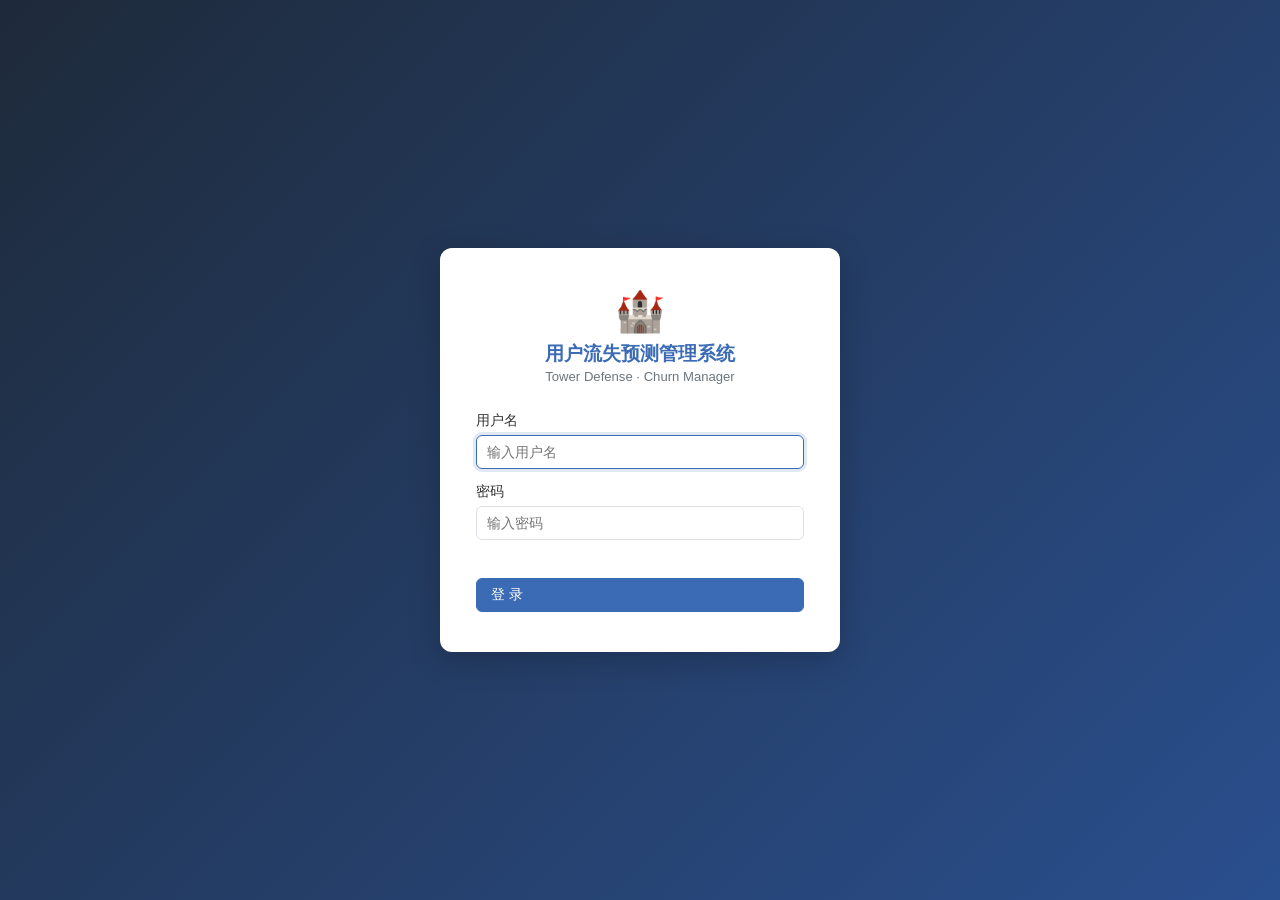
==== churn-ui/pages/login.html @ f24650d3 "test01" ====
<!DOCTYPE html>
<html lang="zh-CN">
<head>
  <meta charset="UTF-8">
  <meta name="viewport" content="width=device-width, initial-scale=1.0">
  <title>登录 — 用户流失预测管理系统</title>
  <link rel="stylesheet" href="../css/styles.css">
</head>
<body>
<div class="login-root">
  <div class="login-card">
    <div class="login-logo">
      <div class="logo-icon">🏰</div>
      <div class="logo-title">用户流失预测管理系统</div>
      <div class="logo-sub">Tower Defense · Churn Manager</div>
    </div>
    <form id="loginForm" autocomplete="off">
      <div class="form-group">
        <label class="form-label" for="username">用户名</label>
        <input id="username" name="username" type="text" class="form-control"
               placeholder="输入用户名" autofocus required>
      </div>
      <div class="form-group">
        <label class="form-label" for="password">密码</label>
        <input id="password" name="password" type="password" class="form-control"
               placeholder="输入密码" required>
      </div>
      <p id="loginError" class="text-danger mt-8" style="font-size:.85rem;min-height:1.2em;"></p>
      <button id="submitBtn" type="submit" class="btn btn-primary w100" style="margin-top:8px;">登  录</button>
    </form>
  </div>
</div>
<script src="../js/config.js"></script>
<script src="../js/api.js"></script>
<script src="../js/login.js"></script>
</body>
</html>
---- churn-ui/css/styles.css ----
/* ==========================================================================
   churn-ui/css/styles.css  — Global stylesheet
   ========================================================================== */

:root {
    --primary:      #3b6bb5;
    --primary-dark: #2a4f8e;
    --success:      #28a745;
    --danger:       #dc3545;
    --warning:      #fd7e14;
    --bg:           #f0f2f5;
    --card:         #ffffff;
    --text:         #333333;
    --muted:        #6c757d;
    --border:       #dee2e6;
    --sidebar-w:    240px;
    --header-h:     56px;
}

/* Reset */
*, *::before, *::after { box-sizing: border-box; margin: 0; padding: 0; }

body {
    font-family: -apple-system, BlinkMacSystemFont, 'Segoe UI', Roboto, sans-serif;
    background: var(--bg);
    color: var(--text);
    min-height: 100vh;
}

/* ----- Layout ----- */
.app-layout { display: flex; min-height: 100vh; }

/* Sidebar */
.sidebar {
    width: var(--sidebar-w);
    background: #1e2a3a;
    color: #c8cfd8;
    display: flex;
    flex-direction: column;
    position: fixed;
    top: 0; left: 0;
    height: 100vh;
    z-index: 100;
    transition: transform 0.25s;
}
.sidebar-logo {
    height: var(--header-h);
    display: flex;
    align-items: center;
    padding: 0 20px;
    font-size: 1.1rem;
    font-weight: 700;
    color: #fff;
    border-bottom: 1px solid rgba(255,255,255,0.08);
    gap: 10px;
}
.sidebar-logo svg { flex-shrink: 0; }
.sidebar-nav { flex: 1; padding: 12px 0; overflow-y: auto; }
.nav-item {
    display: flex; align-items: center; gap: 10px;
    padding: 10px 20px;
    cursor: pointer;
    color: #c8cfd8;
    text-decoration: none;
    font-size: 0.9rem;
    border-left: 3px solid transparent;
    transition: all 0.15s;
}
.nav-item:hover { background: rgba(255,255,255,0.07); color: #fff; }
.nav-item.active { color: #fff; background: rgba(59,107,181,0.25); border-left-color: var(--primary); }
.nav-section-title {
    font-size: 0.7rem;
    text-transform: uppercase;
    letter-spacing: 0.08em;
    color: #6c7a8a;
    padding: 12px 20px 4px;
}
.sidebar-footer {
    padding: 14px 20px;
    border-top: 1px solid rgba(255,255,255,0.08);
    font-size: 0.82rem;
    color: #6c7a8a;
}
.logout-btn {
    background: none; border: none; color: #c8cfd8;
    cursor: pointer; font-size: 0.82rem; padding: 0;
}
.logout-btn:hover { color: #fff; text-decoration: underline; }

/* Main content */
.main-content {
    margin-left: var(--sidebar-w);
    flex: 1;
    display: flex;
    flex-direction: column;
    min-height: 100vh;
}

/* Top bar */
.topbar {
    height: var(--header-h);
    background: var(--card);
    border-bottom: 1px solid var(--border);
    display: flex;
    align-items: center;
    padding: 0 24px;
    gap: 12px;
    position: sticky; top: 0; z-index: 50;
}
.topbar-title { font-size: 1rem; font-weight: 600; flex: 1; }
.topbar-user { font-size: 0.85rem; color: var(--muted); }

/* Page area */
.page { padding: 24px; flex: 1; }

/* ----- Cards ----- */
.card {
    background: var(--card);
    border-radius: 8px;
    border: 1px solid var(--border);
    padding: 20px 24px;
    margin-bottom: 16px;
}
.card-header {
    display: flex; align-items: center; justify-content: space-between;
    margin-bottom: 16px;
}
.card-title { font-size: 1rem; font-weight: 600; }

/* ----- KPI tiles ----- */
.kpi-row { display: grid; grid-template-columns: repeat(auto-fill, minmax(180px, 1fr)); gap: 14px; margin-bottom: 20px; }
.kpi-tile {
    background: var(--card);
    border: 1px solid var(--border);
    border-radius: 8px;
    padding: 16px 18px;
}
.kpi-label { font-size: 0.78rem; color: var(--muted); margin-bottom: 6px; }
.kpi-value { font-size: 1.6rem; font-weight: 700; }
.kpi-value.danger { color: var(--danger); }
.kpi-value.warning { color: var(--warning); }
.kpi-value.success { color: var(--success); }
.kpi-value.primary { color: var(--primary); }

/* ----- Charts grid ----- */
.charts-grid { display: grid; grid-template-columns: 1fr 1fr; gap: 16px; margin-bottom: 16px; }
.chart-box { background: var(--card); border: 1px solid var(--border); border-radius: 8px; padding: 16px; }
.chart-box.full { grid-column: 1 / -1; }
.chart-title { font-size: 0.9rem; font-weight: 600; margin-bottom: 8px; }
.chart-area { height: 260px; }

/* ----- Table ----- */
.table-responsive { overflow-x: auto; }
table.styled {
    width: 100%;
    border-collapse: collapse;
    font-size: 0.87rem;
}
table.styled th, table.styled td {
    padding: 9px 12px;
    border-bottom: 1px solid var(--border);
    text-align: left;
}
table.styled th { background: #f8f9fa; font-weight: 600; white-space: nowrap; }
table.styled tbody tr:hover { background: #f5f7fa; }

/* ----- Badges ----- */
.badge {
    display: inline-block;
    padding: 2px 8px;
    border-radius: 10px;
    font-size: 0.75rem;
    font-weight: 600;
}
.badge-danger { background: #fde8e8; color: #c0392b; }
.badge-warning { background: #fff3cd; color: #856404; }
.badge-success { background: #d4edda; color: #155724; }
.badge-info    { background: #d1ecf1; color: #0c5460; }
.badge-secondary { background: #e2e3e5; color: #383d41; }

/* ----- Buttons ----- */
.btn {
    display: inline-flex; align-items: center; gap: 5px;
    padding: 7px 14px;
    border-radius: 6px;
    font-size: 0.875rem;
    font-weight: 500;
    cursor: pointer;
    border: 1px solid transparent;
    transition: all 0.15s;
    text-decoration: none;
    white-space: nowrap;
}
.btn-primary { background: var(--primary); color: #fff; border-color: var(--primary); }
.btn-primary:hover { background: var(--primary-dark); }
.btn-outline { background: #fff; color: var(--text); border-color: var(--border); }
.btn-outline:hover { background: #f0f2f5; }
.btn-danger { background: var(--danger); color: #fff; border-color: var(--danger); }
.btn-danger:hover { background: #c82333; }
.btn-sm { padding: 4px 10px; font-size: 0.8rem; }
.btn:disabled { opacity: 0.55; cursor: not-allowed; }
.btn-group { display: flex; gap: 6px; flex-wrap: wrap; }

/* ----- Forms ----- */
.form-group { margin-bottom: 14px; }
.form-label { display: block; font-size: 0.85rem; font-weight: 500; margin-bottom: 5px; }
.form-label .required { color: var(--danger); margin-left: 2px; }
.form-control {
    width: 100%;
    padding: 8px 10px;
    border: 1px solid var(--border);
    border-radius: 6px;
    font-size: 0.87rem;
    transition: border 0.15s;
    background: #fff;
}
.form-control:focus { outline: none; border-color: var(--primary); box-shadow: 0 0 0 3px rgba(59,107,181,0.15); }
.form-text { font-size: 0.78rem; color: var(--muted); margin-top: 3px; }
.form-row { display: grid; grid-template-columns: 1fr 1fr; gap: 12px; }
.form-row-3 { display: grid; grid-template-columns: 1fr 1fr 1fr; gap: 12px; }

/* ----- Modal ----- */
.modal-overlay {
    position: fixed; inset: 0;
    background: rgba(0,0,0,0.45);
    z-index: 1000;
    display: flex; align-items: center; justify-content: center;
    padding: 16px;
}
.modal-overlay.hidden { display: none; }
.modal {
    background: #fff;
    border-radius: 10px;
    width: 100%;
    max-width: 640px;
    max-height: 90vh;
    overflow-y: auto;
    box-shadow: 0 8px 32px rgba(0,0,0,0.18);
}
.modal-header {
    display: flex; align-items: center; justify-content: space-between;
    padding: 16px 22px;
    border-bottom: 1px solid var(--border);
}
.modal-title { font-size: 1rem; font-weight: 600; }
.modal-body { padding: 20px 22px; }
.modal-footer {
    padding: 14px 22px;
    border-top: 1px solid var(--border);
    display: flex; justify-content: flex-end; gap: 8px;
}
.modal-close { background: none; border: none; cursor: pointer; font-size: 1.2rem; color: var(--muted); }
.modal-close:hover { color: var(--text); }

/* Modal large */
.modal.modal-lg { max-width: 860px; }
.modal.modal-xl { max-width: 1100px; }

/* ----- Alert banner ----- */
.alert-banner {
    padding: 10px 16px;
    border-radius: 6px;
    font-size: 0.87rem;
    margin-bottom: 12px;
}
.alert-error { background: #fde8e8; color: #c0392b; border: 1px solid #f5c6c6; }
.alert-success { background: #d4edda; color: #155724; border: 1px solid #c3e6cb; }
.alert-info { background: #d1ecf1; color: #0c5460; border: 1px solid #bee5eb; }
.alert-warning { background: #fff3cd; color: #856404; border: 1px solid #ffeeba; }

/* ----- Spinner ----- */
.spinner {
    display: inline-block;
    width: 18px; height: 18px;
    border: 2px solid rgba(59,107,181,0.25);
    border-top-color: var(--primary);
    border-radius: 50%;
    animation: spin 0.7s linear infinite;
    vertical-align: middle;
}
@keyframes spin { to { transform: rotate(360deg); } }

/* ----- Pagination ----- */
.pagination { display: flex; align-items: center; gap: 6px; justify-content: flex-end; margin-top: 12px; }
.page-btn {
    padding: 4px 10px;
    border: 1px solid var(--border);
    border-radius: 4px;
    font-size: 0.82rem;
    cursor: pointer;
    background: #fff;
}
.page-btn:hover:not(:disabled) { background: var(--bg); }
.page-btn:disabled { opacity: 0.45; cursor: not-allowed; }
.page-info { font-size: 0.82rem; color: var(--muted); }

/* ----- Login page ----- */
.login-root {
    min-height: 100vh;
    display: flex;
    align-items: center;
    justify-content: center;
    background: linear-gradient(135deg, #1e2a3a 0%, #2a4f8e 100%);
    padding: 16px;
}
.login-card {
    background: #fff;
    border-radius: 12px;
    padding: 40px 36px;
    width: 100%;
    max-width: 400px;
    box-shadow: 0 8px 32px rgba(0,0,0,0.2);
}
.login-logo { text-align: center; margin-bottom: 28px; }
.login-logo .logo-icon { font-size: 2.5rem; }
.login-logo .logo-title { font-size: 1.2rem; font-weight: 700; color: var(--primary); margin-top: 6px; }
.login-logo .logo-sub { font-size: 0.82rem; color: var(--muted); margin-top: 2px; }

/* ----- Tabs ----- */
.tabs { display: flex; gap: 0; border-bottom: 2px solid var(--border); margin-bottom: 16px; }
.tab-btn {
    padding: 8px 16px;
    font-size: 0.88rem;
    font-weight: 500;
    cursor: pointer;
    background: none;
    border: none;
    border-bottom: 2px solid transparent;
    margin-bottom: -2px;
    color: var(--muted);
    transition: all 0.15s;
}
.tab-btn:hover { color: var(--text); }
.tab-btn.active { color: var(--primary); border-bottom-color: var(--primary); }
.tab-panel { display: none; }
.tab-panel.active { display: block; }

/* ----- File browser ----- */
.file-tree { font-size: 0.85rem; }
.file-entry {
    display: flex; align-items: center; gap: 6px;
    padding: 5px 8px;
    cursor: pointer;
    border-radius: 4px;
}
.file-entry:hover { background: #f0f2f5; }
.file-entry .icon { width: 16px; text-align: center; }

/* ----- Code viewer ----- */
.code-viewer {
    background: #1e2a3a;
    color: #c8cfd8;
    border-radius: 6px;
    padding: 14px 16px;
    font-family: 'Fira Code', Consolas, 'Courier New', monospace;
    font-size: 0.82rem;
    white-space: pre-wrap;
    overflow: auto;
    max-height: 500px;
}

/* ----- Job status colors ----- */
.status-PENDING   { color: var(--muted); }
.status-RUNNING   { color: var(--primary); }
.status-SUCCESS   { color: var(--success); }
.status-FAILED    { color: var(--danger); }
.status-CANCELLED { color: var(--muted); }

/* ----- Responsive ----- */
@media (max-width: 768px) {
    .sidebar { transform: translateX(-100%); }
    .sidebar.open { transform: translateX(0); }
    .main-content { margin-left: 0; }
    .charts-grid { grid-template-columns: 1fr; }
    .form-row, .form-row-3 { grid-template-columns: 1fr; }
}

/* ----- Utility ----- */
.hidden { display: none !important; }
.text-muted { color: var(--muted); }
.text-danger { color: var(--danger); }
.text-success { color: var(--success); }
.mt-8 { margin-top: 8px; }
.mt-12 { margin-top: 12px; }
.mt-16 { margin-top: 16px; }
.flex-center { display: flex; align-items: center; gap: 8px; }
.ml-auto { margin-left: auto; }
.w100 { width: 100%; }
.ellipsis { white-space: nowrap; overflow: hidden; text-overflow: ellipsis; max-width: 220px; }
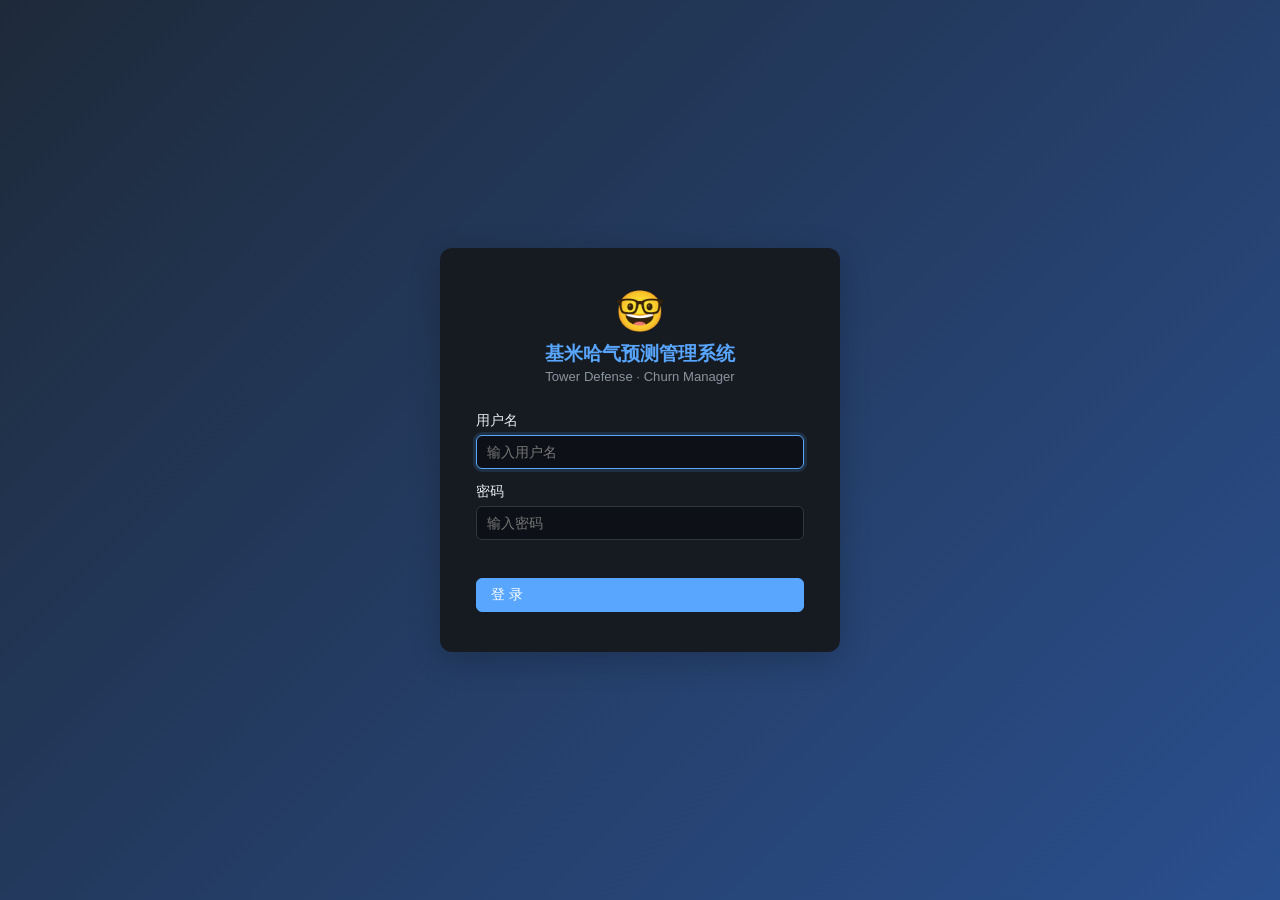
==== commit 5bd0d0f1: "i want sleep" ====
--- a/churn-ui/pages/login.html
+++ b/churn-ui/pages/login.html
@@ -10,8 +10,8 @@
 <div class="login-root">
   <div class="login-card">
     <div class="login-logo">
-      <div class="logo-icon">🏰</div>
-      <div class="logo-title">用户流失预测管理系统</div>
+      <div class="logo-icon">🤓</div>
+      <div class="logo-title">基米哈气预测管理系统</div>
       <div class="logo-sub">Tower Defense · Churn Manager</div>
     </div>
     <form id="loginForm" autocomplete="off">
--- a/churn-ui/css/styles.css
+++ b/churn-ui/css/styles.css
@@ -3,16 +3,16 @@
    ========================================================================== */
 
 :root {
-    --primary:      #3b6bb5;
-    --primary-dark: #2a4f8e;
-    --success:      #28a745;
-    --danger:       #dc3545;
-    --warning:      #fd7e14;
-    --bg:           #f0f2f5;
-    --card:         #ffffff;
-    --text:         #333333;
-    --muted:        #6c757d;
-    --border:       #dee2e6;
+    --primary:      #58a6ff;
+    --primary-dark: #1f6feb;
+    --success:      #3fb950;
+    --danger:       #f85149;
+    --warning:      #e3b341;
+    --bg:           #0d1117;
+    --card:         #161b22;
+    --text:         #e6edf3;
+    --muted:        #8b949e;
+    --border:       #30363d;
     --sidebar-w:    240px;
     --header-h:     56px;
 }
@@ -33,7 +33,7 @@
 /* Sidebar */
 .sidebar {
     width: var(--sidebar-w);
-    background: #1e2a3a;
+    background: #010409;
     color: #c8cfd8;
     display: flex;
     flex-direction: column;
@@ -161,8 +161,8 @@
     border-bottom: 1px solid var(--border);
     text-align: left;
 }
-table.styled th { background: #f8f9fa; font-weight: 600; white-space: nowrap; }
-table.styled tbody tr:hover { background: #f5f7fa; }
+table.styled th { background: #1c2128; font-weight: 600; white-space: nowrap; }
+table.styled tbody tr:hover { background: #1c2128; }
 
 /* ----- Badges ----- */
 .badge {
@@ -172,11 +172,11 @@
     font-size: 0.75rem;
     font-weight: 600;
 }
-.badge-danger { background: #fde8e8; color: #c0392b; }
-.badge-warning { background: #fff3cd; color: #856404; }
-.badge-success { background: #d4edda; color: #155724; }
-.badge-info    { background: #d1ecf1; color: #0c5460; }
-.badge-secondary { background: #e2e3e5; color: #383d41; }
+.badge-danger { background: #3d1717; color: #ff7b72; }
+.badge-warning { background: #3d2a00; color: #e3b341; }
+.badge-success { background: #0f2d1c; color: #3fb950; }
+.badge-info    { background: #0c2533; color: #58c4dc; }
+.badge-secondary { background: #21262d; color: #8b949e; }
 
 /* ----- Buttons ----- */
 .btn {
@@ -193,8 +193,8 @@
 }
 .btn-primary { background: var(--primary); color: #fff; border-color: var(--primary); }
 .btn-primary:hover { background: var(--primary-dark); }
-.btn-outline { background: #fff; color: var(--text); border-color: var(--border); }
-.btn-outline:hover { background: #f0f2f5; }
+.btn-outline { background: #21262d; color: var(--text); border-color: var(--border); }
+.btn-outline:hover { background: #30363d; }
 .btn-danger { background: var(--danger); color: #fff; border-color: var(--danger); }
 .btn-danger:hover { background: #c82333; }
 .btn-sm { padding: 4px 10px; font-size: 0.8rem; }
@@ -212,9 +212,10 @@
     border-radius: 6px;
     font-size: 0.87rem;
     transition: border 0.15s;
-    background: #fff;
-}
-.form-control:focus { outline: none; border-color: var(--primary); box-shadow: 0 0 0 3px rgba(59,107,181,0.15); }
+    background: #0d1117;
+    color: var(--text);
+}
+.form-control:focus { outline: none; border-color: var(--primary); box-shadow: 0 0 0 3px rgba(88,166,255,0.15); }
 .form-text { font-size: 0.78rem; color: var(--muted); margin-top: 3px; }
 .form-row { display: grid; grid-template-columns: 1fr 1fr; gap: 12px; }
 .form-row-3 { display: grid; grid-template-columns: 1fr 1fr 1fr; gap: 12px; }
@@ -229,26 +230,31 @@
 }
 .modal-overlay.hidden { display: none; }
 .modal {
-    background: #fff;
+    background: var(--card);
     border-radius: 10px;
     width: 100%;
     max-width: 640px;
     max-height: 90vh;
-    overflow-y: auto;
+    display: flex; flex-direction: column;
+    overflow: hidden;
     box-shadow: 0 8px 32px rgba(0,0,0,0.18);
 }
 .modal-header {
     display: flex; align-items: center; justify-content: space-between;
     padding: 16px 22px;
     border-bottom: 1px solid var(--border);
+    flex-shrink: 0;
 }
 .modal-title { font-size: 1rem; font-weight: 600; }
-.modal-body { padding: 20px 22px; }
+.modal-body { padding: 20px 22px; overflow-y: auto; flex: 1; }
 .modal-footer {
     padding: 14px 22px;
     border-top: 1px solid var(--border);
-    display: flex; justify-content: flex-end; gap: 8px;
-}
+    display: flex; justify-content: space-between; align-items: flex-start; gap: 8px;
+    flex-shrink: 0;
+}
+.footer-test-area { display: flex; flex-direction: column; gap: 5px; flex: 1; min-width: 0; }
+.footer-actions { display: flex; gap: 8px; flex-shrink: 0; }
 .modal-close { background: none; border: none; cursor: pointer; font-size: 1.2rem; color: var(--muted); }
 .modal-close:hover { color: var(--text); }
 
@@ -263,10 +269,10 @@
     font-size: 0.87rem;
     margin-bottom: 12px;
 }
-.alert-error { background: #fde8e8; color: #c0392b; border: 1px solid #f5c6c6; }
-.alert-success { background: #d4edda; color: #155724; border: 1px solid #c3e6cb; }
-.alert-info { background: #d1ecf1; color: #0c5460; border: 1px solid #bee5eb; }
-.alert-warning { background: #fff3cd; color: #856404; border: 1px solid #ffeeba; }
+.alert-error { background: #3d1717; color: #ff7b72; border: 1px solid #5c2020; }
+.alert-success { background: #0f2d1c; color: #3fb950; border: 1px solid #1a4028; }
+.alert-info { background: #0c2533; color: #58c4dc; border: 1px solid #123040; }
+.alert-warning { background: #3d2a00; color: #e3b341; border: 1px solid #5c3d00; }
 
 /* ----- Spinner ----- */
 .spinner {
@@ -288,9 +294,10 @@
     border-radius: 4px;
     font-size: 0.82rem;
     cursor: pointer;
-    background: #fff;
-}
-.page-btn:hover:not(:disabled) { background: var(--bg); }
+    background: var(--card);
+    color: var(--text);
+}
+.page-btn:hover:not(:disabled) { background: #21262d; }
 .page-btn:disabled { opacity: 0.45; cursor: not-allowed; }
 .page-info { font-size: 0.82rem; color: var(--muted); }
 
@@ -304,7 +311,7 @@
     padding: 16px;
 }
 .login-card {
-    background: #fff;
+    background: var(--card);
     border-radius: 12px;
     padding: 40px 36px;
     width: 100%;
@@ -343,8 +350,12 @@
     cursor: pointer;
     border-radius: 4px;
 }
-.file-entry:hover { background: #f0f2f5; }
-.file-entry .icon { width: 16px; text-align: center; }
+.file-entry:hover { background: #1c2128; }
+.file-entry .icon { width: 16px; text-align: center; flex-shrink: 0; }
+.file-name { flex: 1; min-width: 0; overflow: hidden; text-overflow: ellipsis; white-space: nowrap; }
+.file-size { font-size: .75rem; color: var(--muted); flex-shrink: 0; }
+.btn-xs { padding: 2px 8px !important; font-size: .74rem !important; line-height: 1.4 !important; }
+.badge-ext { background: #0c2533; color: #58c4dc; border-radius: 4px; padding: 1px 6px; font-size: .72rem; font-family: monospace; flex-shrink: 0; }
 
 /* ----- Code viewer ----- */
 .code-viewer {
@@ -387,3 +398,51 @@
 .ml-auto { margin-left: auto; }
 .w100 { width: 100%; }
 .ellipsis { white-space: nowrap; overflow: hidden; text-overflow: ellipsis; max-width: 220px; }
+
+/* ==========================================================================
+   Pipeline Workbench
+   ========================================================================== */
+.wb-toolbar { display:flex; align-items:center; gap:8px; flex-wrap:wrap; margin-bottom:12px; }
+.wb-toolbar .form-control { background:var(--card); color:var(--text); border-color:var(--border); }
+
+.wb-container { display:flex; gap:12px; min-height:320px; }
+.wb-left  { flex:0 0 260px; border:1px solid var(--border); border-radius:8px; background:var(--card); display:flex; flex-direction:column; }
+.wb-right { flex:1;         border:1px solid var(--border); border-radius:8px; background:var(--card); display:flex; flex-direction:column; min-width:0; }
+
+.wb-panel-hd { padding:10px 14px; font-weight:600; font-size:.86rem; border-bottom:1px solid var(--border); display:flex; align-items:center; gap:8px; flex-shrink:0; }
+.wb-panel-hd .text-muted { font-weight:400; }
+
+.wb-list { flex:1; overflow-y:auto; padding:4px; }
+
+/* Script item in left panel */
+.wb-script-item {
+    display:flex; align-items:center; gap:8px; padding:7px 10px; border-radius:6px; cursor:pointer; font-size:.84rem; transition:background .15s;
+}
+.wb-script-item:hover { background:rgba(88,166,255,.08); }
+.wb-script-item .icon { flex-shrink:0; }
+.wb-script-item .fname { flex:1; min-width:0; overflow:hidden; text-overflow:ellipsis; white-space:nowrap; font-family:monospace; }
+
+/* Workbench item in right panel */
+.wb-item {
+    display:flex; align-items:center; gap:8px; padding:8px 10px; margin:3px 0; border-radius:6px;
+    border:1px solid transparent; cursor:pointer; font-size:.84rem; transition:all .15s;
+}
+.wb-item:hover { background:rgba(88,166,255,.06); }
+.wb-item.selected { border-color:var(--primary); background:rgba(88,166,255,.1); }
+.wb-item .wb-seq { width:22px; height:22px; border-radius:50%; background:var(--primary-dark); color:#fff; font-size:.72rem; display:flex; align-items:center; justify-content:center; flex-shrink:0; }
+.wb-item .wb-label { flex:1; min-width:0; overflow:hidden; text-overflow:ellipsis; white-space:nowrap; }
+.wb-item .wb-type { flex-shrink:0; font-size:.7rem; }
+.wb-item .wb-actions { display:flex; gap:2px; flex-shrink:0; }
+.wb-item .wb-cmd-status { font-size:.68rem; flex-shrink:0; }
+.wb-cmd-ok  { color:var(--success); }
+.wb-cmd-miss { color:var(--danger); }
+
+/* Command config area */
+.wb-cmd-area { margin-top:12px; }
+.wb-cmd-area .code-input {
+    font-family:'Fira Code',Consolas,'Courier New',monospace; font-size:.82rem;
+    background:#1e2a3a; color:#c8cfd8; border-color:var(--border); resize:vertical;
+}
+.wb-cmd-area .form-label { font-size:.84rem; }
+.wb-preset-sep { border-top:1px solid var(--border); padding-top:12px; margin-top:14px; }
+.wb-placeholder { padding:32px 0; text-align:center; color:var(--muted); font-size:.85rem; }
